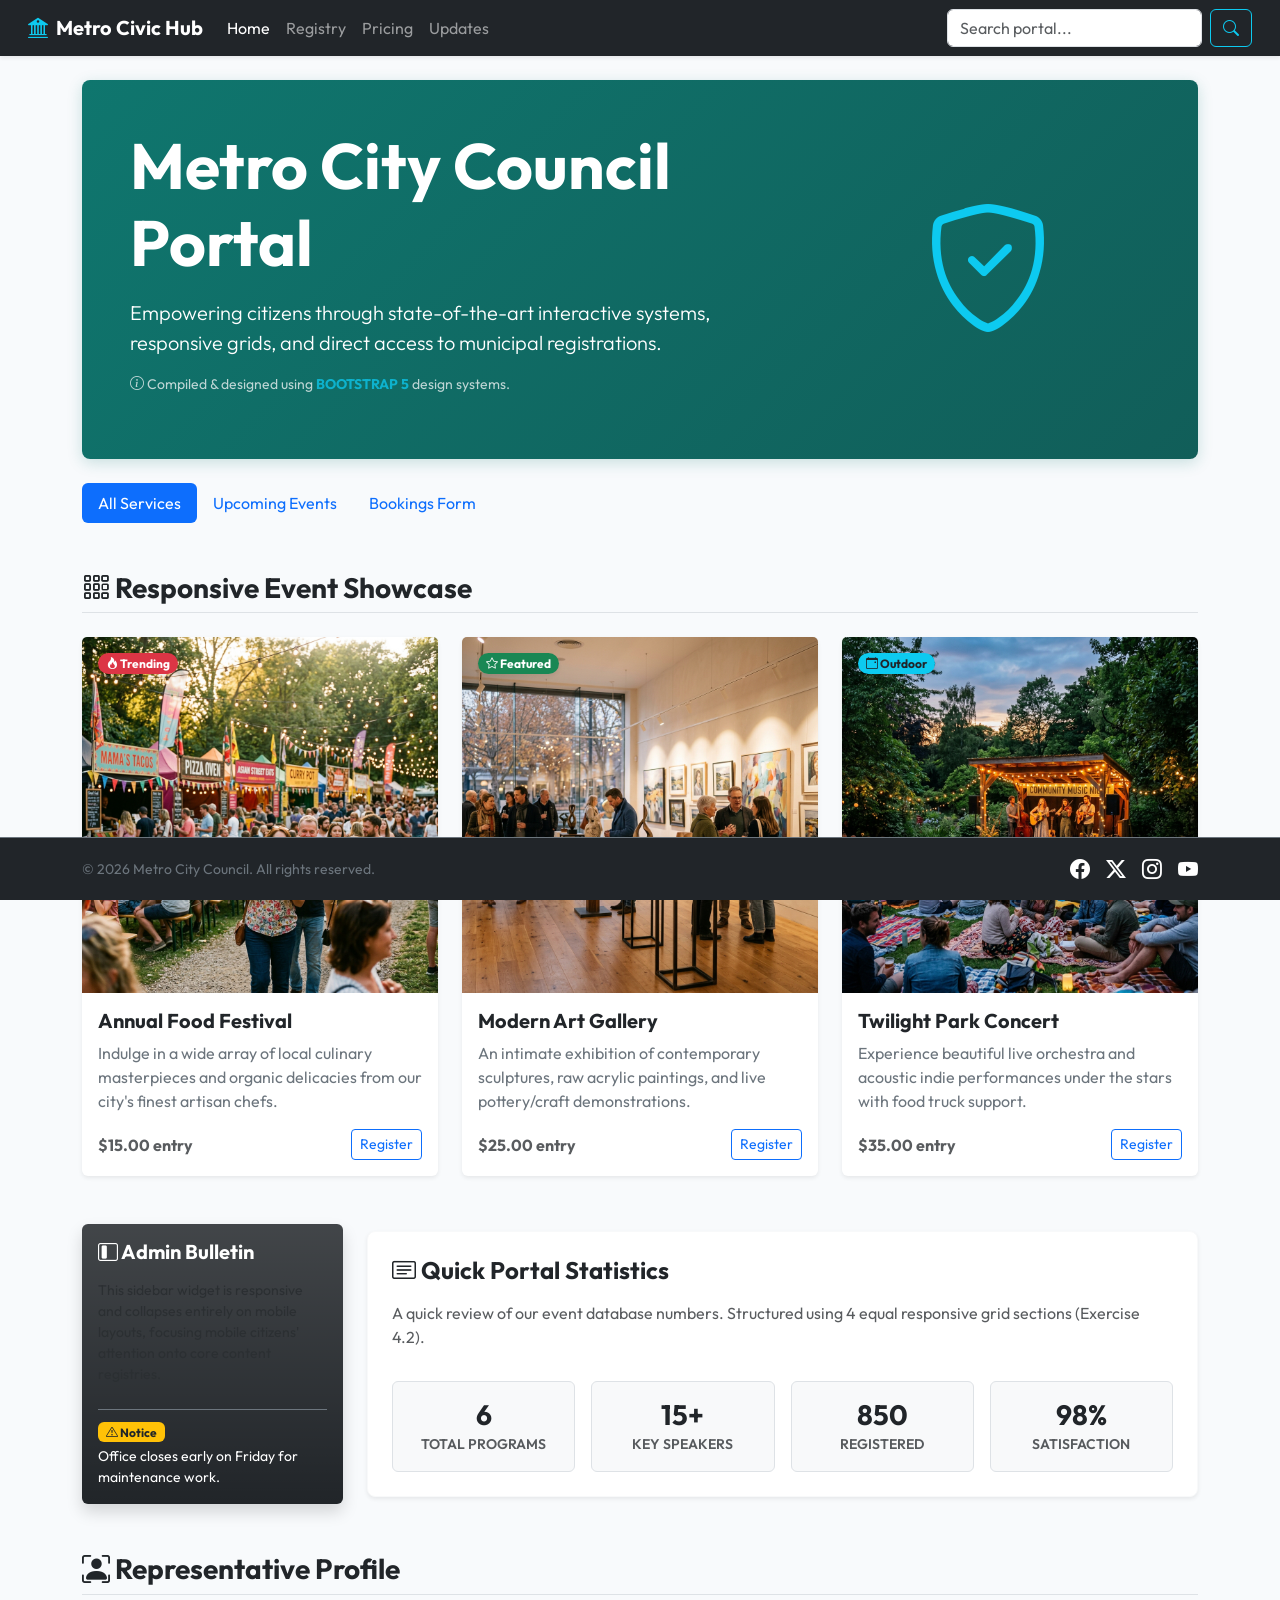
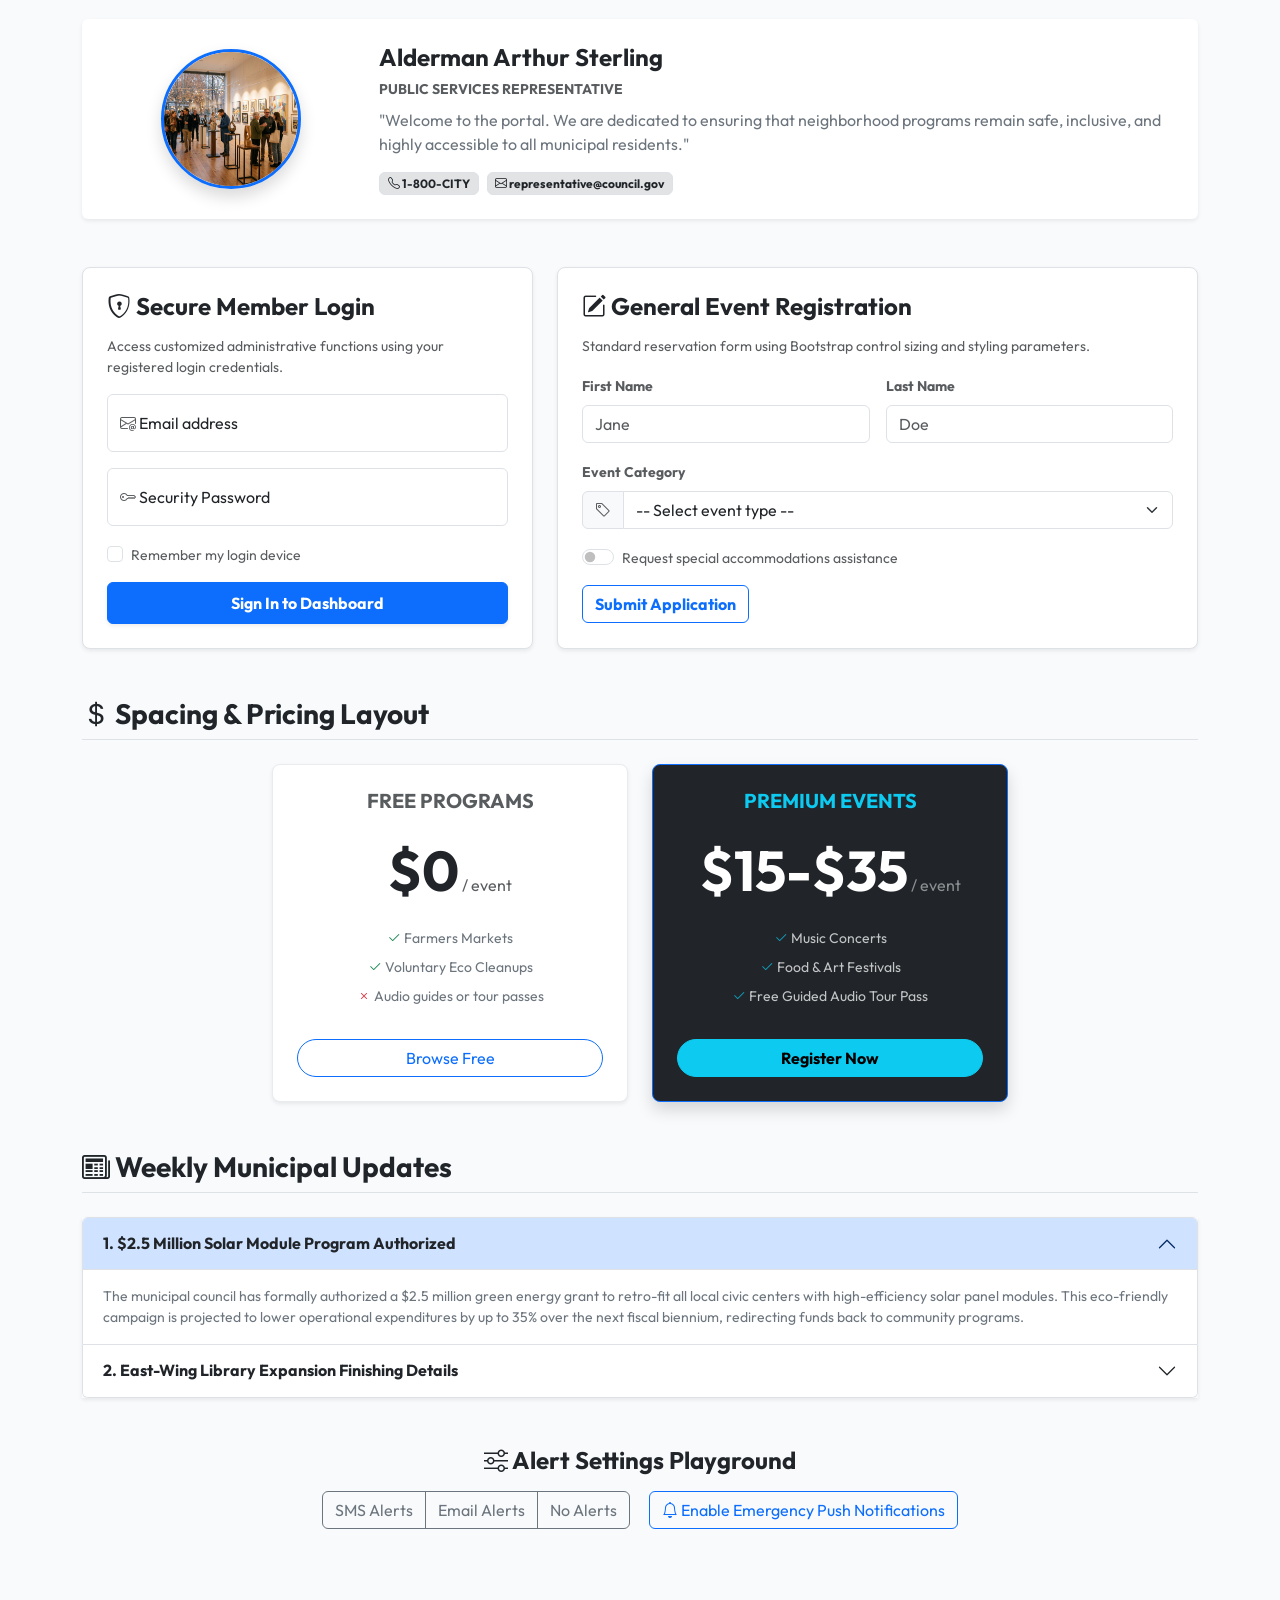
==== BOOTSTRAP/index.html @ 0852bf64 "Organize portal exercises into HTML, CSS, JS, BOOTSTRAP, and ANSISQL folders and complete all tasks" ====
<!DOCTYPE html>
<html lang="en">
<head>
    <meta charset="UTF-8">
    <meta name="viewport" content="width=device-width, initial-scale=1.0">
    <title>Bootstrap Civic Portal | Metro Council</title>
    
    <!-- Exercise 1.1: Bootstrap 5 CSS via CDN -->
    <link href="https://cdn.jsdelivr.net/npm/bootstrap@5.3.2/dist/css/bootstrap.min.css" rel="stylesheet" integrity="sha384-T3c6CoIi6uLrA9TneNEoa7RxnatzjcDSCmG1MXxSR1GAsXEV/Dwwykc2MPK8M2HN" crossorigin="anonymous">
    
    <!-- Exercise 17.1: Bootstrap Icons via CDN -->
    <link rel="stylesheet" href="https://cdn.jsdelivr.net/npm/bootstrap-icons@1.11.1/font/bootstrap-icons.css">
    
    <!-- Custom styling Google Fonts -->
    <link rel="preconnect" href="https://fonts.googleapis.com">
    <link rel="preconnect" href="https://fonts.gstatic.com" crossorigin>
    <link href="https://fonts.googleapis.com/css2?family=Outfit:wght@300;400;600;700&display=swap" rel="stylesheet">
    
    <style>
        body {
            font-family: 'Outfit', sans-serif;
            background-color: #f8fafc;
            padding-bottom: 80px; /* Offset for fixed footer */
        }
        .hero-banner {
            background: linear-gradient(135deg, #0f766e 0%, #115e59 100%);
            color: white;
            border-radius: 16px;
            box-shadow: 0 4px 15px rgba(15, 118, 110, 0.2);
        }
    </style>
</head>
<body>

    <!-- ==========================================
         EXERCISE 10.1 & 6.1: Responsive Flex Navbar
         ========================================== -->
    <nav class="navbar navbar-expand-md navbar-dark bg-dark sticky-top shadow-sm px-3">
        <div class="container-fluid">
            <!-- Brand Logo -->
            <a class="navbar-brand d-flex align-items-center gap-2 fw-bold" href="#">
                <i class="bi bi-bank2 text-info"></i> Metro Civic Hub
            </a>
            
            <!-- Collapsible Toggler -->
            <button class="navbar-toggler" type="button" data-bs-toggle="collapse" data-bs-target="#civicNavbar" aria-controls="civicNavbar" aria-expanded="false" aria-label="Toggle navigation">
                <span class="navbar-toggler-icon"></span>
            </button>
            
            <!-- Navbar Links & Search -->
            <div class="collapse navbar-collapse" id="civicNavbar">
                <ul class="navbar-nav me-auto mb-2 mb-md-0 flex-column flex-md-row">
                    <li class="nav-item"><a class="nav-link active" href="#">Home</a></li>
                    <li class="nav-item"><a class="nav-link" href="#registry">Registry</a></li>
                    <li class="nav-item"><a class="nav-link" href="#pricing">Pricing</a></li>
                    <li class="nav-item"><a class="nav-link" href="#faq">Updates</a></li>
                </ul>
                <form class="d-flex" role="search">
                    <input class="form-control me-2" type="search" placeholder="Search portal..." aria-label="Search">
                    <button class="btn btn-outline-info" type="submit"><i class="bi bi-search"></i></button>
                </form>
            </div>
        </div>
    </nav>

    <!-- ==========================================
         EXERCISE 7: Typography & Jumbotron Header
         ========================================== -->
    <div class="container my-4">
        <div class="p-5 mb-4 hero-banner rounded-3 text-center text-md-start">
            <div class="row align-items-center">
                <div class="col-md-8">
                    <h1 class="display-3 fw-bold">Metro City Council Portal</h1>
                    <p class="lead mt-3">Empowering citizens through state-of-the-art interactive systems, responsive grids, and direct access to municipal registrations.</p>
                    <p class="text-light opacity-75 small"><i class="bi bi-info-circle"></i> Compiled & designed using <strong class="text-uppercase text-info">Bootstrap 5</strong> design systems.</p>
                </div>
                <div class="col-md-4 text-center d-none d-md-block">
                    <i class="bi bi-shield-check text-info" style="font-size: 8rem;"></i>
                </div>
            </div>
        </div>
    </div>

    <!-- ==========================================
         EXERCISE 10.2: Navigation Tabs & Pills
         ========================================== -->
    <div class="container mb-5">
        <ul class="nav nav-pills mb-3 justify-content-center justify-content-md-start" id="pills-tab" role="tablist">
            <li class="nav-item" role="presentation">
                <button class="nav-link active" id="pills-all-tab" data-bs-toggle="pill" type="button" role="tab">All Services</button>
            </li>
            <li class="nav-item" role="presentation">
                <button class="nav-link" id="pills-events-tab" data-bs-toggle="pill" type="button" role="tab">Upcoming Events</button>
            </li>
            <li class="nav-item" role="presentation">
                <button class="nav-link" id="pills-form-tab" data-bs-toggle="pill" type="button" role="tab">Bookings Form</button>
            </li>
        </ul>
    </div>

    <!-- ==========================================
         EXERCISE 3 & 4.2: Grid Columns & Layouts
         ========================================== -->
    <div class="container my-5">
        <h2 class="h3 fw-bold border-bottom pb-2 mb-4 text-dark"><i class="bi bi-grid-3x3-gap"></i> Responsive Event Showcase</h2>
        
        <!-- Exercise 3.1 & 3.2: 3 Columns: mobile stacks, tablets 2-per-row, desktop 3-per-row -->
        <div class="row g-4">
            
            <!-- Column 1 -->
            <div class="col-12 col-md-6 col-lg-4">
                <!-- Exercise 11.1 & 15.2: Cards with shadows and rounded features -->
                <div class="card h-100 shadow-sm border-0 profile-premium-card">
                    <!-- Exercise 16.2: Badge overlay over image using relative/absolute positioning -->
                    <div class="position-relative">
                        <img src="images/food_festival.png" class="card-img-top" alt="Food Festival">
                        <span class="position-absolute top-0 start-0 m-3 badge bg-danger rounded-pill shadow-sm"><i class="bi bi-fire"></i> Trending</span>
                    </div>
                    <div class="card-body">
                        <h5 class="card-title fw-bold text-dark">Annual Food Festival</h5>
                        <p class="card-text text-secondary">Indulge in a wide array of local culinary masterpieces and organic delicacies from our city's finest artisan chefs.</p>
                        <div class="d-flex justify-content-between align-items-center mt-3">
                            <span class="text-muted fw-bold">$15.00 entry</span>
                            <button class="btn btn-sm btn-outline-primary" data-bs-toggle="modal" data-bs-target="#registerModal">Register</button>
                        </div>
                    </div>
                </div>
            </div>

            <!-- Column 2 -->
            <div class="col-12 col-md-6 col-lg-4">
                <div class="card h-100 shadow-sm border-0 profile-premium-card">
                    <div class="position-relative">
                        <img src="images/art_exhibition.png" class="card-img-top" alt="Art Exhibition">
                        <span class="position-absolute top-0 start-0 m-3 badge bg-success rounded-pill shadow-sm"><i class="bi bi-star"></i> Featured</span>
                    </div>
                    <div class="card-body">
                        <h5 class="card-title fw-bold text-dark">Modern Art Gallery</h5>
                        <p class="card-text text-secondary">An intimate exhibition of contemporary sculptures, raw acrylic paintings, and live pottery/craft demonstrations.</p>
                        <div class="d-flex justify-content-between align-items-center mt-3">
                            <span class="text-muted fw-bold">$25.00 entry</span>
                            <button class="btn btn-sm btn-outline-primary" data-bs-toggle="modal" data-bs-target="#registerModal">Register</button>
                        </div>
                    </div>
                </div>
            </div>

            <!-- Column 3 -->
            <div class="col-12 col-md-6 col-lg-4">
                <div class="card h-100 shadow-sm border-0 profile-premium-card">
                    <div class="position-relative">
                        <img src="images/music_concert.png" class="card-img-top" alt="Twilight Concert">
                        <span class="position-absolute top-0 start-0 m-3 badge bg-info text-dark rounded-pill shadow-sm"><i class="bi bi-calendar-event"></i> Outdoor</span>
                    </div>
                    <div class="card-body">
                        <h5 class="card-title fw-bold text-dark">Twilight Park Concert</h5>
                        <p class="card-text text-secondary">Experience beautiful live orchestra and acoustic indie performances under the stars with food truck support.</p>
                        <div class="d-flex justify-content-between align-items-center mt-3">
                            <span class="text-muted fw-bold">$35.00 entry</span>
                            <button class="btn btn-sm btn-outline-primary" data-bs-toggle="modal" data-bs-target="#registerModal">Register</button>
                        </div>
                    </div>
                </div>
            </div>

        </div>
    </div>

    <!-- ==========================================
         EXERCISE 4.1, 5, 14.2: Layout, Sidebar & Reordering
         ========================================== -->
    <div class="container my-5" id="registry">
        <div class="row align-items-center justify-content-center g-4">
            
            <!-- Exercise 14.2 & 4.1: Sidebar (col-md-3) displaying only on md and above -->
            <div class="col-md-3 d-none d-md-block order-md-1">
                <div class="card bg-gradient bg-dark text-white p-3 shadow rounded-lg border-0">
                    <h5 class="fw-bold mb-3"><i class="bi bi-layout-sidebar-inset"></i> Admin Bulletin</h5>
                    <p class="small text-secondary-emphasis">This sidebar widget is responsive and collapses entirely on mobile layouts, focusing mobile citizens' attention onto core content registries.</p>
                    <div class="border-top border-secondary pt-2 mt-2">
                        <span class="badge bg-warning text-dark"><i class="bi bi-exclamation-triangle"></i> Notice</span>
                        <p class="small mt-1 mb-0">Office closes early on Friday for maintenance work.</p>
                    </div>
                </div>
            </div>

            <!-- Content Area (col-md-9) with column reordering (Exercise 5) -->
            <div class="col-12 col-md-9 order-md-2">
                <div class="p-4 bg-white border border-light shadow-sm rounded-3">
                    <h2 class="h4 fw-bold text-dark mb-3"><i class="bi bi-card-text"></i> Quick Portal Statistics</h2>
                    <p class="text-muted">A quick review of our event database numbers. Structured using 4 equal responsive grid sections (Exercise 4.2).</p>
                    
                    <!-- Exercise 4.2: Four equal columns (col-sm-3) -->
                    <div class="row g-3 text-center mt-2">
                        <div class="col-6 col-sm-3">
                            <div class="p-3 border rounded bg-light">
                                <h3 class="fw-bold text-teal mb-0">6</h3>
                                <small class="text-muted text-uppercase fw-semibold">Total Programs</small>
                            </div>
                        </div>
                        <div class="col-6 col-sm-3">
                            <div class="p-3 border rounded bg-light">
                                <h3 class="fw-bold text-teal mb-0">15+</h3>
                                <small class="text-muted text-uppercase fw-semibold">Key Speakers</small>
                            </div>
                        </div>
                        <div class="col-6 col-sm-3">
                            <div class="p-3 border rounded bg-light">
                                <h3 class="fw-bold text-teal mb-0">850</h3>
                                <small class="text-muted text-uppercase fw-semibold">Registered</small>
                            </div>
                        </div>
                        <div class="col-6 col-sm-3">
                            <div class="p-3 border rounded bg-light">
                                <h3 class="fw-bold text-teal mb-0">98%</h3>
                                <small class="text-muted text-uppercase fw-semibold">Satisfaction</small>
                            </div>
                        </div>
                    </div>
                </div>
            </div>

        </div>
    </div>

    <!-- ==========================================
         EXERCISE 11.2 & 11.1: Cards, Profile & Media Objects
         ========================================== -->
    <div class="container my-5">
        <h2 class="h3 fw-bold border-bottom pb-2 mb-4 text-dark"><i class="bi bi-person-bounding-box"></i> Representative Profile</h2>
        <div class="card p-4 border-0 shadow-sm bg-white">
            <div class="row align-items-center">
                <!-- Media Object layout: Image to the left -->
                <div class="col-12 col-md-3 text-center mb-3 mb-md-0">
                    <!-- Exercise 15.1: primary borders and rounded circles on image -->
                    <img src="images/art_exhibition.png" class="rounded-circle border border-primary border-3 shadow" style="width: 140px; height: 140px; object-fit: cover;" alt="Representative Profile">
                </div>
                <div class="col-12 col-md-9 text-center text-md-start">
                    <h4 class="fw-bold mb-1 text-dark">Alderman Arthur Sterling</h4>
                    <small class="text-muted text-uppercase fw-bold letter-spacing-1">Public Services Representative</small>
                    <p class="mt-2 text-secondary">"Welcome to the portal. We are dedicated to ensuring that neighborhood programs remain safe, inclusive, and highly accessible to all municipal residents."</p>
                    <div class="d-flex flex-wrap gap-2 justify-content-center justify-content-md-start mt-3">
                        <span class="badge bg-secondary-subtle text-dark border"><i class="bi bi-telephone"></i> 1-800-CITY</span>
                        <span class="badge bg-secondary-subtle text-dark border"><i class="bi bi-envelope"></i> representative@council.gov</span>
                    </div>
                </div>
            </div>
        </div>
    </div>

    <!-- ==========================================
         EXERCISE 8: Floating Labels Login Form
         ========================================== -->
    <div class="container my-5" id="bookings">
        <div class="row justify-content-center g-4">
            
            <!-- Floating labels login form (Exercise 8.2) -->
            <div class="col-12 col-lg-5">
                <div class="p-4 bg-white shadow-sm border rounded-3 h-100">
                    <h4 class="fw-bold mb-3 text-dark"><i class="bi bi-shield-lock"></i> Secure Member Login</h4>
                    <p class="text-muted small">Access customized administrative functions using your registered login credentials.</p>
                    
                    <form>
                        <!-- Email Input with Floating Label -->
                        <div class="form-floating mb-3">
                            <input type="email" class="form-control" id="floatingInput" placeholder="name@example.com">
                            <label for="floatingInput"><i class="bi bi-envelope-at text-muted"></i> Email address</label>
                        </div>
                        
                        <!-- Password Input with Floating Label -->
                        <div class="form-floating mb-3">
                            <input type="password" class="form-control" id="floatingPassword" placeholder="Password">
                            <label for="floatingPassword"><i class="bi bi-key text-muted"></i> Security Password</label>
                        </div>
                        
                        <div class="form-check mb-3">
                            <input class="form-check-input" type="checkbox" id="rememberMe">
                            <label class="form-check-input-label text-muted small" for="rememberMe">Remember my login device</label>
                        </div>
                        
                        <button class="btn btn-teal btn-primary w-100 fw-bold py-2 shadow-sm" type="submit">Sign In to Dashboard</button>
                    </form>
                </div>
            </div>

            <!-- Standard Registration form layout (Exercise 8.1) -->
            <div class="col-12 col-lg-7">
                <div class="p-4 bg-white shadow-sm border rounded-3 h-100">
                    <h4 class="fw-bold mb-3 text-dark"><i class="bi bi-pencil-square"></i> General Event Registration</h4>
                    <p class="text-muted small">Standard reservation form using Bootstrap control sizing and styling parameters.</p>
                    
                    <form>
                        <div class="row g-3 mb-3">
                            <div class="col-sm-6">
                                <label class="form-label text-muted small fw-bold">First Name</label>
                                <input type="text" class="form-control" placeholder="Jane" required>
                            </div>
                            <div class="col-sm-6">
                                <label class="form-label text-muted small fw-bold">Last Name</label>
                                <input type="text" class="form-control" placeholder="Doe" required>
                            </div>
                        </div>

                        <div class="mb-3">
                            <label class="form-label text-muted small fw-bold">Event Category</label>
                            <div class="input-group">
                                <span class="input-group-text bg-light text-muted"><i class="bi bi-tag"></i></span>
                                <select class="form-select" required>
                                    <option value="" disabled selected>-- Select event type --</option>
                                    <option>Annual Food Festival</option>
                                    <option>Modern Art Gallery</option>
                                    <option>Twilight Park Concert</option>
                                </select>
                            </div>
                        </div>

                        <div class="mb-3">
                            <div class="form-check form-switch">
                                <input class="form-check-input" type="checkbox" id="accommodationSwitch">
                                <label class="form-check-label text-muted small" for="accommodationSwitch">Request special accommodations assistance</label>
                            </div>
                        </div>

                        <button type="submit" class="btn btn-outline-primary fw-bold" onclick="alert('Form submission simulation successful!'); return false;">Submit Application</button>
                    </form>
                </div>
            </div>

        </div>
    </div>

    <!-- ==========================================
         EXERCISE 12: Pricing Section demonstrating Spacing
         ========================================== -->
    <div class="container my-5" id="pricing">
        <h2 class="h3 fw-bold border-bottom pb-2 mb-4 text-dark"><i class="bi bi-currency-dollar"></i> Spacing & Pricing Layout</h2>
        
        <!-- Spacing utilities to create padding and margins -->
        <div class="row g-4 justify-content-center text-center">
            
            <!-- Standard card -->
            <div class="col-12 col-md-4">
                <div class="card p-4 border border-light-subtle shadow-sm bg-white rounded-3">
                    <h5 class="fw-bold text-uppercase text-muted">Free Programs</h5>
                    <!-- Spacing: py-3 -->
                    <div class="py-3">
                        <span class="display-4 fw-bold text-dark">$0</span>
                        <span class="text-muted">/ event</span>
                    </div>
                    <ul class="list-unstyled mb-4 py-2 small text-secondary">
                        <li class="mb-2"><i class="bi bi-check2 text-success"></i> Farmers Markets</li>
                        <li class="mb-2"><i class="bi bi-check2 text-success"></i> Voluntary Eco Cleanups</li>
                        <li><i class="bi bi-x text-danger"></i> Audio guides or tour passes</li>
                    </ul>
                    <button class="btn btn-outline-teal btn-outline-primary rounded-pill w-100">Browse Free</button>
                </div>
            </div>

            <!-- Premium card -->
            <div class="col-12 col-md-4">
                <div class="card p-4 border-primary shadow bg-dark text-white rounded-3">
                    <h5 class="fw-bold text-uppercase text-info">Premium Events</h5>
                    <div class="py-3">
                        <span class="display-4 fw-bold">$15-$35</span>
                        <span class="text-light opacity-50">/ event</span>
                    </div>
                    <ul class="list-unstyled mb-4 py-2 small text-light opacity-75">
                        <li class="mb-2"><i class="bi bi-check2 text-info"></i> Music Concerts</li>
                        <li class="mb-2"><i class="bi bi-check2 text-info"></i> Food & Art Festivals</li>
                        <li><i class="bi bi-check2 text-info"></i> Free Guided Audio Tour Pass</li>
                    </ul>
                    <button class="btn btn-info rounded-pill w-100 fw-bold">Register Now</button>
                </div>
            </div>

        </div>
    </div>

    <!-- ==========================================
         EXERCISE 18.2: Accordion updates
         ========================================== -->
    <div class="container my-5" id="faq">
        <h2 class="h3 fw-bold border-bottom pb-2 mb-4 text-dark"><i class="bi bi-newspaper"></i> Weekly Municipal Updates</h2>
        
        <div class="accordion shadow-sm" id="civicAccordion">
            
            <div class="accordion-item">
                <h2 class="accordion-header" id="headingOne">
                    <button class="accordion-button fw-bold text-dark" type="button" data-bs-toggle="collapse" data-bs-target="#collapseOne" aria-expanded="true" aria-controls="collapseOne">
                        1. $2.5 Million Solar Module Program Authorized
                    </button>
                </h2>
                <div id="collapseOne" class="accordion-collapse collapse show" aria-labelledby="headingOne" data-bs-parent="#civicAccordion">
                    <div class="accordion-body text-secondary small">
                        The municipal council has formally authorized a $2.5 million green energy grant to retro-fit all local civic centers with high-efficiency solar panel modules. This eco-friendly campaign is projected to lower operational expenditures by up to 35% over the next fiscal biennium, redirecting funds back to community programs.
                    </div>
                </div>
            </div>
            
            <div class="accordion-item">
                <h2 class="accordion-header" id="headingTwo">
                    <button class="accordion-button collapsed fw-bold text-dark" type="button" data-bs-toggle="collapse" data-bs-target="#collapseTwo" aria-expanded="false" aria-controls="collapseTwo">
                        2. East-Wing Library Expansion Finishing Details
                    </button>
                </h2>
                <div id="collapseTwo" class="accordion-collapse collapse" aria-labelledby="headingTwo" data-bs-parent="#civicAccordion">
                    <div class="accordion-body text-secondary small">
                        Construction crews have finalized structural steel framing for the new East-Wing library expansion. The state-of-the-art facility will feature a dedicated children's reading sanctuary, a high-speed digital fabrication workspace complete with 3D printers, and group study chambers. Opening ceremonies are planned for early August.
                    </div>
                </div>
            </div>

        </div>
    </div>

    <!-- ==========================================
         EXERCISE 9: Button Groups & Toggle Button States
         ========================================== -->
    <div class="container my-5 text-center">
        <h4 class="fw-bold text-dark mb-3"><i class="bi bi-sliders"></i> Alert Settings Playground</h4>
        
        <!-- Standard Button Group (Exercise 9.2) -->
        <div class="btn-group me-3 mb-2" role="group">
            <button type="button" class="btn btn-outline-secondary">SMS Alerts</button>
            <button type="button" class="btn btn-outline-secondary">Email Alerts</button>
            <button type="button" class="btn btn-outline-secondary">No Alerts</button>
        </div>
        
        <!-- Toggle button with checkbox (Exercise 9.2) -->
        <input type="checkbox" class="btn-check" id="btncheck1" autocomplete="off">
        <label class="btn btn-outline-primary mb-2" for="btncheck1"><i class="bi bi-bell"></i> Enable Emergency Push Notifications</label>
    </div>

    <!-- ==========================================
         EXERCISE 18.1: Interactive JS Modal Trigger
         ========================================== -->
    <div class="modal fade" id="registerModal" tabindex="-1" aria-labelledby="registerModalLabel" aria-hidden="true">
        <div class="modal-dialog">
            <div class="modal-content">
                <div class="modal-header bg-dark text-white">
                    <h5 class="modal-title fw-bold" id="registerModalLabel"><i class="bi bi-patch-check text-info"></i> Security Booking Confirmation</h5>
                    <button type="button" class="btn-close btn-close-white" data-bs-dismiss="modal" aria-label="Close"></button>
                </div>
                <div class="modal-content p-4">
                    <p class="text-secondary small">You are about to initiate an official registration query for this city program. A verification pass code will be sent to your civic email address. Do you wish to continue?</p>
                    <div class="alert alert-info py-2 small mb-0"><i class="bi bi-info-circle"></i> Booking fee will be processed on physical entry to the venue.</div>
                </div>
                <div class="modal-footer">
                    <button type="button" class="btn btn-secondary btn-sm" data-bs-dismiss="modal">Cancel</button>
                    <button type="button" class="btn btn-primary btn-sm" onclick="alert('Verification token dispatched successfully.');" data-bs-dismiss="modal">Proceed Request</button>
                </div>
            </div>
        </div>
    </div>

    <!-- ==========================================
         EXERCISE 16.1 & 17.1: Fixed Bottom Footer with Icons
         ========================================== -->
    <footer class="footer position-fixed bottom-0 start-0 w-100 bg-dark text-white py-3 border-top border-secondary z-3">
        <div class="container d-flex flex-column flex-md-row justify-content-between align-items-center">
            <span class="small text-secondary">&copy; 2026 Metro City Council. All rights reserved.</span>
            
            <!-- Social network icons (Exercise 17.1) -->
            <div class="d-flex gap-3 mt-2 mt-md-0 fs-5">
                <a href="#" class="text-white hover-teal"><i class="bi bi-facebook"></i></a>
                <a href="#" class="text-white hover-teal"><i class="bi bi-twitter-x"></i></a>
                <a href="#" class="text-white hover-teal"><i class="bi bi-instagram"></i></a>
                <a href="#" class="text-white hover-teal"><i class="bi bi-youtube"></i></a>
            </div>
        </div>
    </footer>

    <!-- Exercise 2.2: Bootstrap Bundle JS via CDN (includes Popper for collapses, accordions, modals) -->
    <script src="https://cdn.jsdelivr.net/npm/bootstrap@5.3.2/dist/js/bootstrap.bundle.min.js" integrity="sha384-C6RzsynM9kWDrMNeT87bh95OGNyZPhcTNXj1NW7RuBCsyN/o0jlpcV8Qyq46cDfL" crossorigin="anonymous"></script>
</body>
</html>
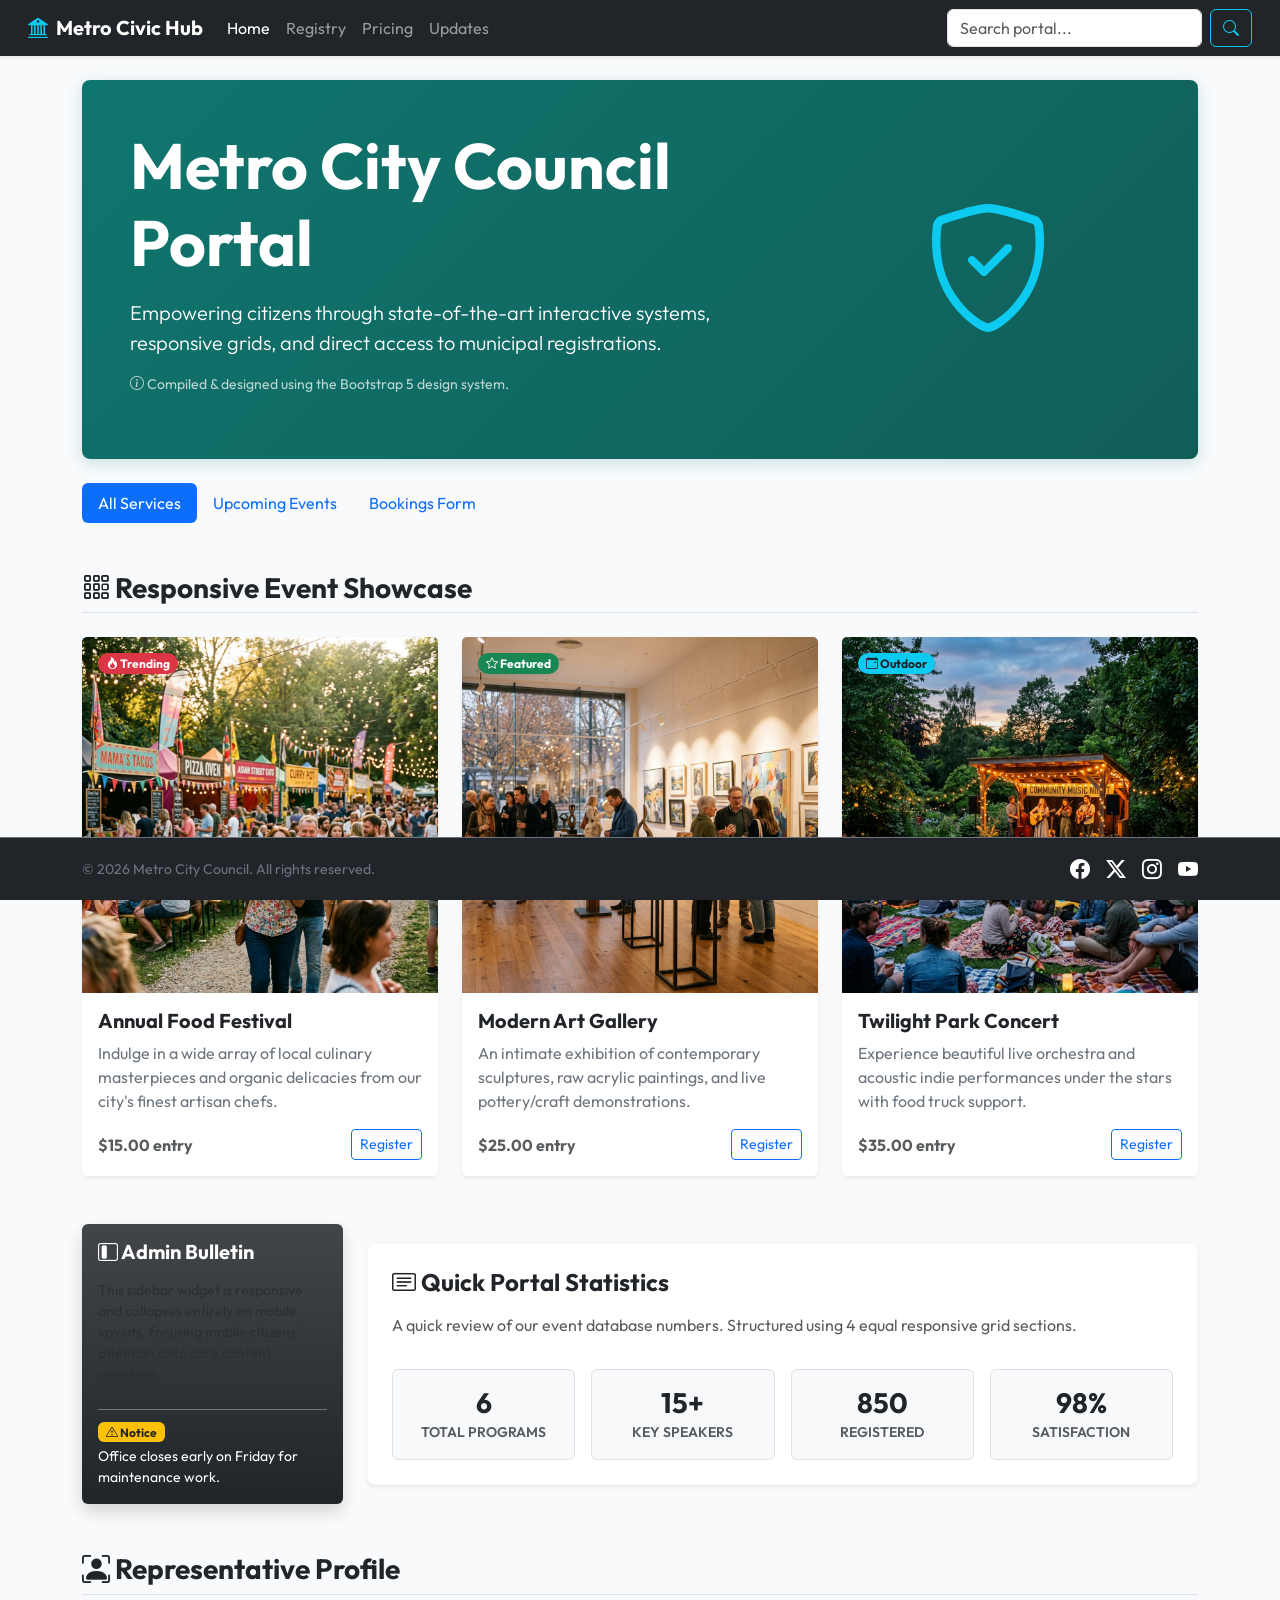
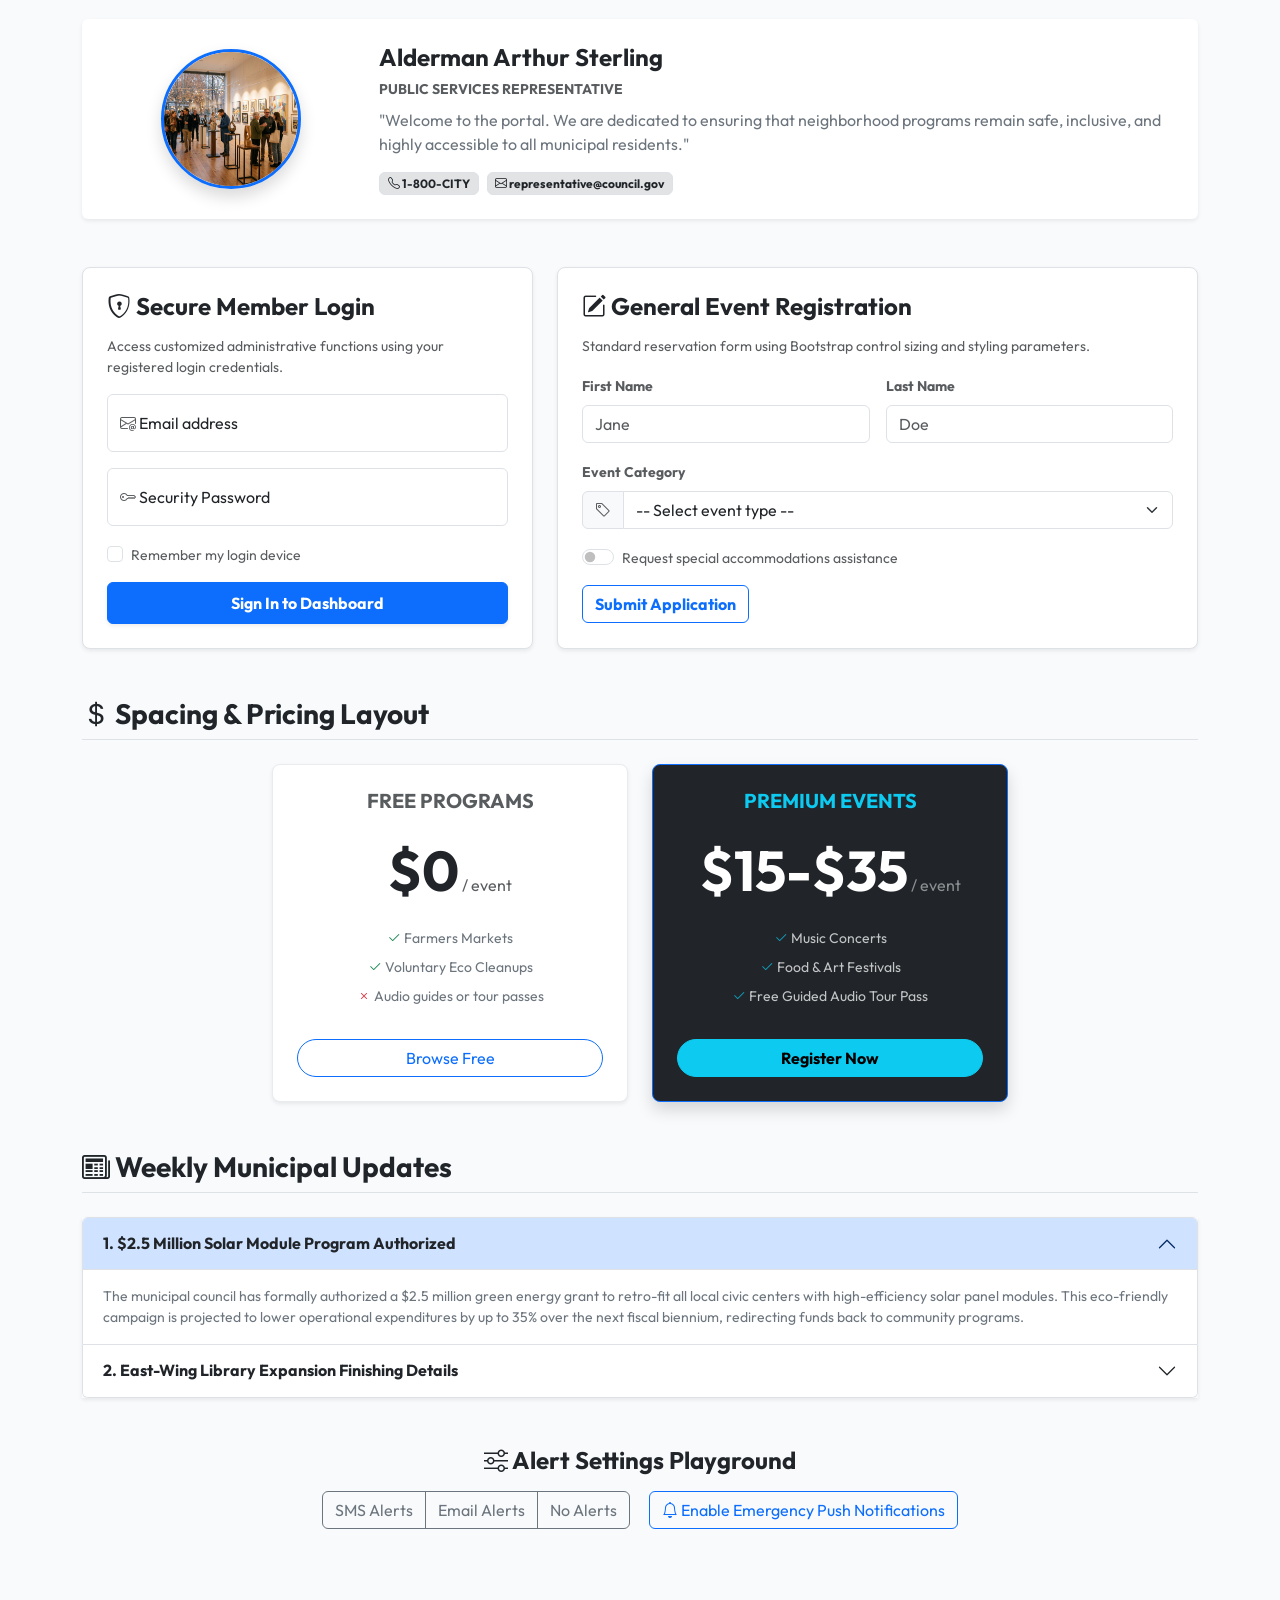
==== commit 762e3352: "Clean all code files to remove academic exercise labels and query prompt descriptions" ====
--- a/BOOTSTRAP/index.html
+++ b/BOOTSTRAP/index.html
@@ -5,13 +5,13 @@
     <meta name="viewport" content="width=device-width, initial-scale=1.0">
     <title>Bootstrap Civic Portal | Metro Council</title>
     
-    <!-- Exercise 1.1: Bootstrap 5 CSS via CDN -->
+    <!-- Bootstrap 5 CSS via CDN -->
     <link href="https://cdn.jsdelivr.net/npm/bootstrap@5.3.2/dist/css/bootstrap.min.css" rel="stylesheet" integrity="sha384-T3c6CoIi6uLrA9TneNEoa7RxnatzjcDSCmG1MXxSR1GAsXEV/Dwwykc2MPK8M2HN" crossorigin="anonymous">
     
-    <!-- Exercise 17.1: Bootstrap Icons via CDN -->
+    <!-- Bootstrap Icons via CDN -->
     <link rel="stylesheet" href="https://cdn.jsdelivr.net/npm/bootstrap-icons@1.11.1/font/bootstrap-icons.css">
     
-    <!-- Custom styling Google Fonts -->
+    <!-- Google Fonts for Typography -->
     <link rel="preconnect" href="https://fonts.googleapis.com">
     <link rel="preconnect" href="https://fonts.gstatic.com" crossorigin>
     <link href="https://fonts.googleapis.com/css2?family=Outfit:wght@300;400;600;700&display=swap" rel="stylesheet">
@@ -33,7 +33,7 @@
 <body>
 
     <!-- ==========================================
-         EXERCISE 10.1 & 6.1: Responsive Flex Navbar
+         TOP NAVIGATION BAR
          ========================================== -->
     <nav class="navbar navbar-expand-md navbar-dark bg-dark sticky-top shadow-sm px-3">
         <div class="container-fluid">
@@ -64,7 +64,7 @@
     </nav>
 
     <!-- ==========================================
-         EXERCISE 7: Typography & Jumbotron Header
+         HERO SECTION
          ========================================== -->
     <div class="container my-4">
         <div class="p-5 mb-4 hero-banner rounded-3 text-center text-md-start">
@@ -72,7 +72,7 @@
                 <div class="col-md-8">
                     <h1 class="display-3 fw-bold">Metro City Council Portal</h1>
                     <p class="lead mt-3">Empowering citizens through state-of-the-art interactive systems, responsive grids, and direct access to municipal registrations.</p>
-                    <p class="text-light opacity-75 small"><i class="bi bi-info-circle"></i> Compiled & designed using <strong class="text-uppercase text-info">Bootstrap 5</strong> design systems.</p>
+                    <p class="text-light opacity-75 small"><i class="bi bi-info-circle"></i> Compiled & designed using the Bootstrap 5 design system.</p>
                 </div>
                 <div class="col-md-4 text-center d-none d-md-block">
                     <i class="bi bi-shield-check text-info" style="font-size: 8rem;"></i>
@@ -82,7 +82,7 @@
     </div>
 
     <!-- ==========================================
-         EXERCISE 10.2: Navigation Tabs & Pills
+         NAVIGATION TABS & PILLS
          ========================================== -->
     <div class="container mb-5">
         <ul class="nav nav-pills mb-3 justify-content-center justify-content-md-start" id="pills-tab" role="tablist">
@@ -99,19 +99,18 @@
     </div>
 
     <!-- ==========================================
-         EXERCISE 3 & 4.2: Grid Columns & Layouts
+         RESPONSIVE GRID SHOWCASE
          ========================================== -->
     <div class="container my-5">
         <h2 class="h3 fw-bold border-bottom pb-2 mb-4 text-dark"><i class="bi bi-grid-3x3-gap"></i> Responsive Event Showcase</h2>
         
-        <!-- Exercise 3.1 & 3.2: 3 Columns: mobile stacks, tablets 2-per-row, desktop 3-per-row -->
+        <!-- 3 Columns: Stacks on mobile, 2 per row on tablets, 3 per row on desktops -->
         <div class="row g-4">
             
-            <!-- Column 1 -->
+            <!-- Food Festival Card -->
             <div class="col-12 col-md-6 col-lg-4">
-                <!-- Exercise 11.1 & 15.2: Cards with shadows and rounded features -->
                 <div class="card h-100 shadow-sm border-0 profile-premium-card">
-                    <!-- Exercise 16.2: Badge overlay over image using relative/absolute positioning -->
+                    <!-- Badge overlay with positioning utilities -->
                     <div class="position-relative">
                         <img src="images/food_festival.png" class="card-img-top" alt="Food Festival">
                         <span class="position-absolute top-0 start-0 m-3 badge bg-danger rounded-pill shadow-sm"><i class="bi bi-fire"></i> Trending</span>
@@ -127,7 +126,7 @@
                 </div>
             </div>
 
-            <!-- Column 2 -->
+            <!-- Art Exhibition Card -->
             <div class="col-12 col-md-6 col-lg-4">
                 <div class="card h-100 shadow-sm border-0 profile-premium-card">
                     <div class="position-relative">
@@ -145,7 +144,7 @@
                 </div>
             </div>
 
-            <!-- Column 3 -->
+            <!-- Park Concert Card -->
             <div class="col-12 col-md-6 col-lg-4">
                 <div class="card h-100 shadow-sm border-0 profile-premium-card">
                     <div class="position-relative">
@@ -167,12 +166,12 @@
     </div>
 
     <!-- ==========================================
-         EXERCISE 4.1, 5, 14.2: Layout, Sidebar & Reordering
+         SIDEBAR & REORDERING LAYOUT
          ========================================== -->
     <div class="container my-5" id="registry">
         <div class="row align-items-center justify-content-center g-4">
             
-            <!-- Exercise 14.2 & 4.1: Sidebar (col-md-3) displaying only on md and above -->
+            <!-- Sidebar widget shown only on md and above -->
             <div class="col-md-3 d-none d-md-block order-md-1">
                 <div class="card bg-gradient bg-dark text-white p-3 shadow rounded-lg border-0">
                     <h5 class="fw-bold mb-3"><i class="bi bi-layout-sidebar-inset"></i> Admin Bulletin</h5>
@@ -184,13 +183,12 @@
                 </div>
             </div>
 
-            <!-- Content Area (col-md-9) with column reordering (Exercise 5) -->
+            <!-- Content Area with equal subgrid sections -->
             <div class="col-12 col-md-9 order-md-2">
                 <div class="p-4 bg-white border border-light shadow-sm rounded-3">
                     <h2 class="h4 fw-bold text-dark mb-3"><i class="bi bi-card-text"></i> Quick Portal Statistics</h2>
-                    <p class="text-muted">A quick review of our event database numbers. Structured using 4 equal responsive grid sections (Exercise 4.2).</p>
+                    <p class="text-muted">A quick review of our event database numbers. Structured using 4 equal responsive grid sections.</p>
                     
-                    <!-- Exercise 4.2: Four equal columns (col-sm-3) -->
                     <div class="row g-3 text-center mt-2">
                         <div class="col-6 col-sm-3">
                             <div class="p-3 border rounded bg-light">
@@ -224,15 +222,14 @@
     </div>
 
     <!-- ==========================================
-         EXERCISE 11.2 & 11.1: Cards, Profile & Media Objects
+         PROFILE & MEDIA OBJECTS
          ========================================== -->
     <div class="container my-5">
         <h2 class="h3 fw-bold border-bottom pb-2 mb-4 text-dark"><i class="bi bi-person-bounding-box"></i> Representative Profile</h2>
         <div class="card p-4 border-0 shadow-sm bg-white">
             <div class="row align-items-center">
-                <!-- Media Object layout: Image to the left -->
+                <!-- Media Object layout -->
                 <div class="col-12 col-md-3 text-center mb-3 mb-md-0">
-                    <!-- Exercise 15.1: primary borders and rounded circles on image -->
                     <img src="images/art_exhibition.png" class="rounded-circle border border-primary border-3 shadow" style="width: 140px; height: 140px; object-fit: cover;" alt="Representative Profile">
                 </div>
                 <div class="col-12 col-md-9 text-center text-md-start">
@@ -249,25 +246,25 @@
     </div>
 
     <!-- ==========================================
-         EXERCISE 8: Floating Labels Login Form
+         SECURE MEMBER LOGIN & FORM STYLING
          ========================================== -->
     <div class="container my-5" id="bookings">
         <div class="row justify-content-center g-4">
             
-            <!-- Floating labels login form (Exercise 8.2) -->
+            <!-- Secure Member Login with Floating Labels -->
             <div class="col-12 col-lg-5">
                 <div class="p-4 bg-white shadow-sm border rounded-3 h-100">
                     <h4 class="fw-bold mb-3 text-dark"><i class="bi bi-shield-lock"></i> Secure Member Login</h4>
                     <p class="text-muted small">Access customized administrative functions using your registered login credentials.</p>
                     
                     <form>
-                        <!-- Email Input with Floating Label -->
+                        <!-- Email Input -->
                         <div class="form-floating mb-3">
                             <input type="email" class="form-control" id="floatingInput" placeholder="name@example.com">
                             <label for="floatingInput"><i class="bi bi-envelope-at text-muted"></i> Email address</label>
                         </div>
                         
-                        <!-- Password Input with Floating Label -->
+                        <!-- Password Input -->
                         <div class="form-floating mb-3">
                             <input type="password" class="form-control" id="floatingPassword" placeholder="Password">
                             <label for="floatingPassword"><i class="bi bi-key text-muted"></i> Security Password</label>
@@ -283,7 +280,7 @@
                 </div>
             </div>
 
-            <!-- Standard Registration form layout (Exercise 8.1) -->
+            <!-- Standard Registration form layout -->
             <div class="col-12 col-lg-7">
                 <div class="p-4 bg-white shadow-sm border rounded-3 h-100">
                     <h4 class="fw-bold mb-3 text-dark"><i class="bi bi-pencil-square"></i> General Event Registration</h4>
@@ -330,19 +327,17 @@
     </div>
 
     <!-- ==========================================
-         EXERCISE 12: Pricing Section demonstrating Spacing
+         PRICING TABLE WITH SPACING UTILITIES
          ========================================== -->
     <div class="container my-5" id="pricing">
         <h2 class="h3 fw-bold border-bottom pb-2 mb-4 text-dark"><i class="bi bi-currency-dollar"></i> Spacing & Pricing Layout</h2>
         
-        <!-- Spacing utilities to create padding and margins -->
         <div class="row g-4 justify-content-center text-center">
             
-            <!-- Standard card -->
+            <!-- Standard free card -->
             <div class="col-12 col-md-4">
                 <div class="card p-4 border border-light-subtle shadow-sm bg-white rounded-3">
                     <h5 class="fw-bold text-uppercase text-muted">Free Programs</h5>
-                    <!-- Spacing: py-3 -->
                     <div class="py-3">
                         <span class="display-4 fw-bold text-dark">$0</span>
                         <span class="text-muted">/ event</span>
@@ -377,7 +372,7 @@
     </div>
 
     <!-- ==========================================
-         EXERCISE 18.2: Accordion updates
+         COLLAPSIBLE ACCORDION FOR FAQ & BULLETIN
          ========================================== -->
     <div class="container my-5" id="faq">
         <h2 class="h3 fw-bold border-bottom pb-2 mb-4 text-dark"><i class="bi bi-newspaper"></i> Weekly Municipal Updates</h2>
@@ -414,25 +409,25 @@
     </div>
 
     <!-- ==========================================
-         EXERCISE 9: Button Groups & Toggle Button States
+         BUTTON GROUPS & TOGGLE STATES
          ========================================== -->
     <div class="container my-5 text-center">
         <h4 class="fw-bold text-dark mb-3"><i class="bi bi-sliders"></i> Alert Settings Playground</h4>
         
-        <!-- Standard Button Group (Exercise 9.2) -->
+        <!-- Standard Button Group -->
         <div class="btn-group me-3 mb-2" role="group">
             <button type="button" class="btn btn-outline-secondary">SMS Alerts</button>
             <button type="button" class="btn btn-outline-secondary">Email Alerts</button>
             <button type="button" class="btn btn-outline-secondary">No Alerts</button>
         </div>
         
-        <!-- Toggle button with checkbox (Exercise 9.2) -->
+        <!-- Toggle button with checkbox -->
         <input type="checkbox" class="btn-check" id="btncheck1" autocomplete="off">
         <label class="btn btn-outline-primary mb-2" for="btncheck1"><i class="bi bi-bell"></i> Enable Emergency Push Notifications</label>
     </div>
 
     <!-- ==========================================
-         EXERCISE 18.1: Interactive JS Modal Trigger
+         INTERACTIVE POPUP MODAL
          ========================================== -->
     <div class="modal fade" id="registerModal" tabindex="-1" aria-labelledby="registerModalLabel" aria-hidden="true">
         <div class="modal-dialog">
@@ -454,13 +449,13 @@
     </div>
 
     <!-- ==========================================
-         EXERCISE 16.1 & 17.1: Fixed Bottom Footer with Icons
+         POSITION FIXED BOTTOM FOOTER
          ========================================== -->
     <footer class="footer position-fixed bottom-0 start-0 w-100 bg-dark text-white py-3 border-top border-secondary z-3">
         <div class="container d-flex flex-column flex-md-row justify-content-between align-items-center">
             <span class="small text-secondary">&copy; 2026 Metro City Council. All rights reserved.</span>
             
-            <!-- Social network icons (Exercise 17.1) -->
+            <!-- Social network icons -->
             <div class="d-flex gap-3 mt-2 mt-md-0 fs-5">
                 <a href="#" class="text-white hover-teal"><i class="bi bi-facebook"></i></a>
                 <a href="#" class="text-white hover-teal"><i class="bi bi-twitter-x"></i></a>
@@ -470,7 +465,7 @@
         </div>
     </footer>
 
-    <!-- Exercise 2.2: Bootstrap Bundle JS via CDN (includes Popper for collapses, accordions, modals) -->
+    <!-- Bootstrap Bundle JS via CDN -->
     <script src="https://cdn.jsdelivr.net/npm/bootstrap@5.3.2/dist/js/bootstrap.bundle.min.js" integrity="sha384-C6RzsynM9kWDrMNeT87bh95OGNyZPhcTNXj1NW7RuBCsyN/o0jlpcV8Qyq46cDfL" crossorigin="anonymous"></script>
 </body>
 </html>
